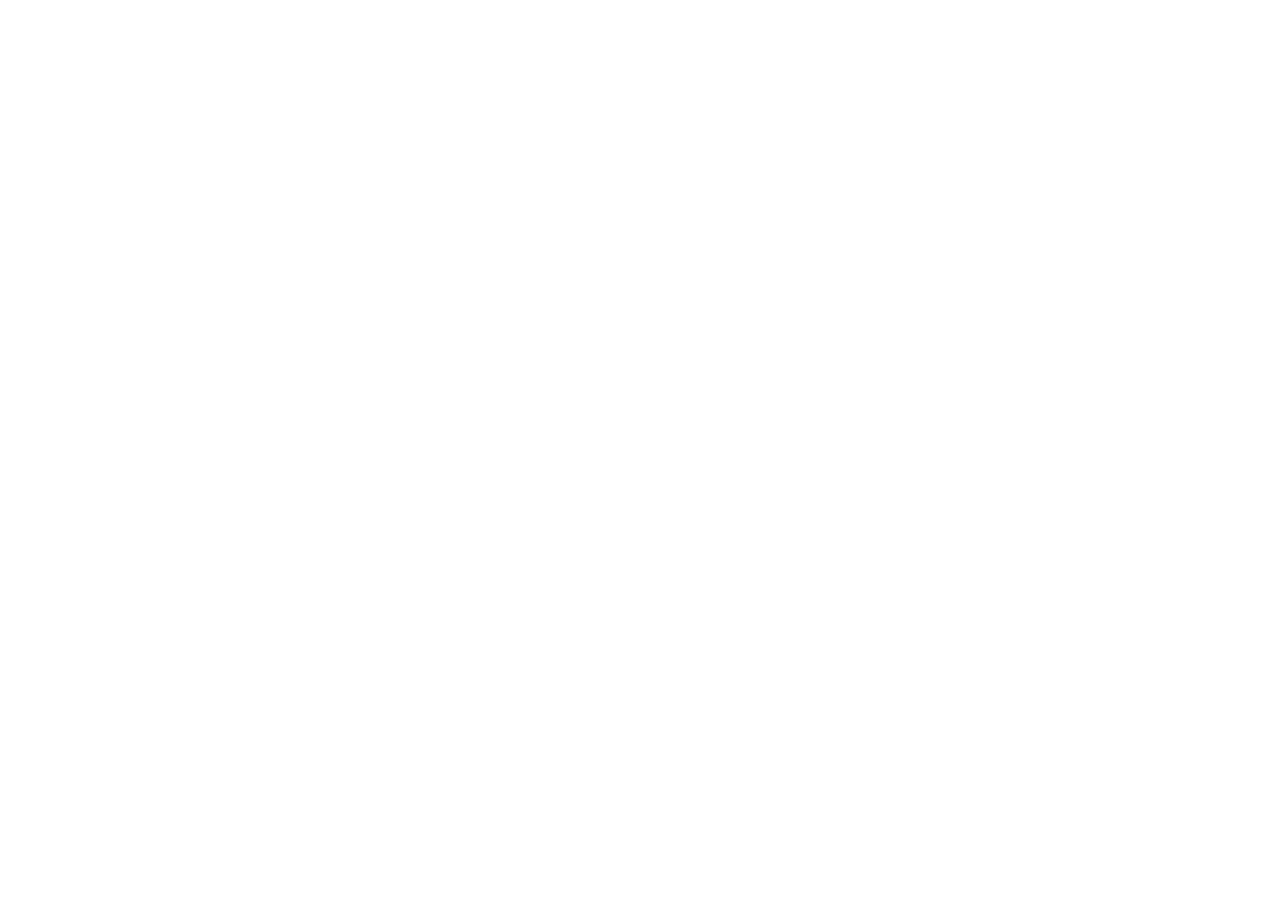
==== event2023k/index.html @ 60339c37 "add: 凱基2024活動頁面" ====
<!doctype html><html lang="en"><head><meta charset="utf-8"/><link rel="icon" href="/favicon.ico"/><meta name="viewport" content="width=device-width,initial-scale=1"/><meta name="theme-color" content="#000000"/><meta name="description" content="Web site created using create-react-app"/><link rel="apple-touch-icon" href="/logo192.png"/><link rel="manifest" href="/manifest.json"/><title>React App</title><script defer="defer" src="/static/js/main.69f07579.js"></script><link href="/static/css/main.2b132f2e.css" rel="stylesheet"></head><body><noscript>You need to enable JavaScript to run this app.</noscript><div id="game-2023"></div></body></html>
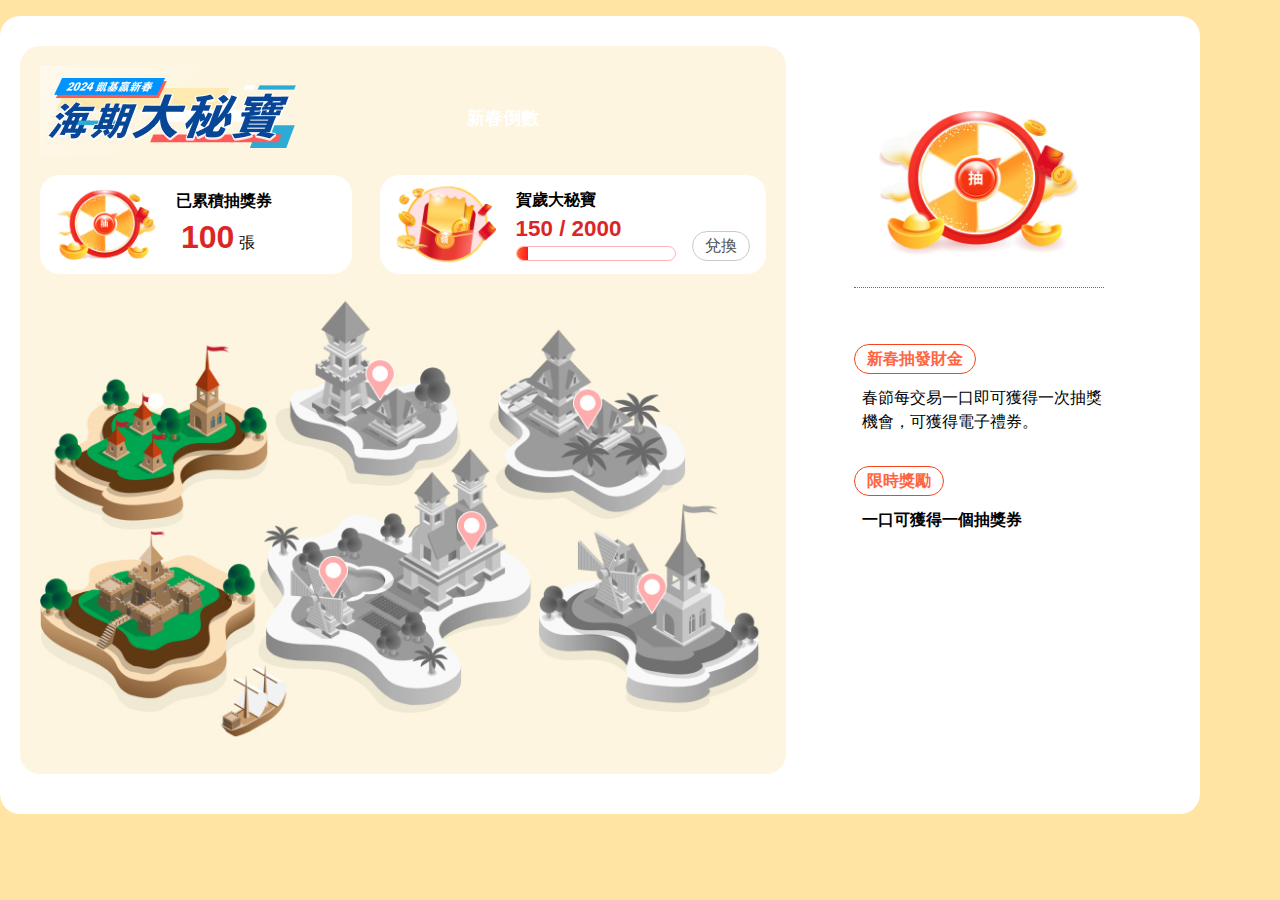
==== commit db61ca48: "fix:修正baseurl指向子目錄" ====
--- a/event2023k/index.html
+++ b/event2023k/index.html
@@ -1 +1 @@
-<!doctype html><html lang="en"><head><meta charset="utf-8"/><link rel="icon" href="/favicon.ico"/><meta name="viewport" content="width=device-width,initial-scale=1"/><meta name="theme-color" content="#000000"/><meta name="description" content="Web site created using create-react-app"/><link rel="apple-touch-icon" href="/logo192.png"/><link rel="manifest" href="/manifest.json"/><title>React App</title><script defer="defer" src="/static/js/main.69f07579.js"></script><link href="/static/css/main.2b132f2e.css" rel="stylesheet"></head><body><noscript>You need to enable JavaScript to run this app.</noscript><div id="game-2023"></div></body></html>+<!doctype html><html lang="en"><head><meta charset="utf-8"/><link rel="icon" href="/event2023k/favicon.ico"/><meta name="viewport" content="width=device-width,initial-scale=1"/><meta name="theme-color" content="#000000"/><meta name="description" content="Web site created using create-react-app"/><link rel="apple-touch-icon" href="/event2023k/logo192.png"/><link rel="manifest" href="/event2023k/manifest.json"/><title>React App</title><script defer="defer" src="/event2023k/static/js/main.c0ad7676.js"></script><link href="/event2023k/static/css/main.2b132f2e.css" rel="stylesheet"></head><body><noscript>You need to enable JavaScript to run this app.</noscript><div id="game-2023"></div></body></html>--- a/event2023k/static/css/main.2b132f2e.css
+++ b/event2023k/static/css/main.2b132f2e.css
@@ -0,0 +1,4 @@
+/*
+! tailwindcss v3.4.0 | MIT License | https://tailwindcss.com
+*/*,:after,:before{border:0 solid #e5e7eb;box-sizing:border-box}:after,:before{--tw-content:""}:host,html{-webkit-text-size-adjust:100%;font-feature-settings:normal;-webkit-tap-highlight-color:transparent;font-family:ui-sans-serif,system-ui,sans-serif,Apple Color Emoji,Segoe UI Emoji,Segoe UI Symbol,Noto Color Emoji;font-variation-settings:normal;line-height:1.5;tab-size:4}body{line-height:inherit}hr{border-top-width:1px;color:inherit;height:0}abbr:where([title]){-webkit-text-decoration:underline dotted;text-decoration:underline dotted}h1,h2,h3,h4,h5,h6{font-size:inherit;font-weight:inherit}a{color:inherit;text-decoration:inherit}b,strong{font-weight:bolder}code,kbd,pre,samp{font-feature-settings:normal;font-family:ui-monospace,SFMono-Regular,Menlo,Monaco,Consolas,Liberation Mono,Courier New,monospace;font-size:1em;font-variation-settings:normal}small{font-size:80%}sub,sup{font-size:75%;line-height:0;position:relative;vertical-align:initial}sub{bottom:-.25em}sup{top:-.5em}table{border-collapse:collapse;border-color:inherit;text-indent:0}button,input,optgroup,select,textarea{font-feature-settings:inherit;color:inherit;font-family:inherit;font-size:100%;font-variation-settings:inherit;font-weight:inherit;line-height:inherit;margin:0;padding:0}button,select{text-transform:none}[type=button],[type=reset],[type=submit],button{-webkit-appearance:button;background-color:initial;background-image:none}:-moz-focusring{outline:auto}:-moz-ui-invalid{box-shadow:none}progress{vertical-align:initial}::-webkit-inner-spin-button,::-webkit-outer-spin-button{height:auto}[type=search]{-webkit-appearance:textfield;outline-offset:-2px}::-webkit-search-decoration{-webkit-appearance:none}::-webkit-file-upload-button{-webkit-appearance:button;font:inherit}summary{display:list-item}blockquote,dd,dl,figure,h1,h2,h3,h4,h5,h6,hr,p,pre{margin:0}fieldset{margin:0}fieldset,legend{padding:0}menu,ol,ul{list-style:none;margin:0;padding:0}dialog{padding:0}textarea{resize:vertical}input::placeholder,textarea::placeholder{color:#9ca3af;opacity:1}[role=button],button{cursor:pointer}:disabled{cursor:default}audio,canvas,embed,iframe,img,object,svg,video{display:block;vertical-align:middle}img,video{height:auto;max-width:100%}[hidden]{display:none}*,:after,:before{--tw-border-spacing-x:0;--tw-border-spacing-y:0;--tw-translate-x:0;--tw-translate-y:0;--tw-rotate:0;--tw-skew-x:0;--tw-skew-y:0;--tw-scale-x:1;--tw-scale-y:1;--tw-pan-x: ;--tw-pan-y: ;--tw-pinch-zoom: ;--tw-scroll-snap-strictness:proximity;--tw-gradient-from-position: ;--tw-gradient-via-position: ;--tw-gradient-to-position: ;--tw-ordinal: ;--tw-slashed-zero: ;--tw-numeric-figure: ;--tw-numeric-spacing: ;--tw-numeric-fraction: ;--tw-ring-inset: ;--tw-ring-offset-width:0px;--tw-ring-offset-color:#fff;--tw-ring-color:#3b82f680;--tw-ring-offset-shadow:0 0 #0000;--tw-ring-shadow:0 0 #0000;--tw-shadow:0 0 #0000;--tw-shadow-colored:0 0 #0000;--tw-blur: ;--tw-brightness: ;--tw-contrast: ;--tw-grayscale: ;--tw-hue-rotate: ;--tw-invert: ;--tw-saturate: ;--tw-sepia: ;--tw-drop-shadow: ;--tw-backdrop-blur: ;--tw-backdrop-brightness: ;--tw-backdrop-contrast: ;--tw-backdrop-grayscale: ;--tw-backdrop-hue-rotate: ;--tw-backdrop-invert: ;--tw-backdrop-opacity: ;--tw-backdrop-saturate: ;--tw-backdrop-sepia: }::backdrop{--tw-border-spacing-x:0;--tw-border-spacing-y:0;--tw-translate-x:0;--tw-translate-y:0;--tw-rotate:0;--tw-skew-x:0;--tw-skew-y:0;--tw-scale-x:1;--tw-scale-y:1;--tw-pan-x: ;--tw-pan-y: ;--tw-pinch-zoom: ;--tw-scroll-snap-strictness:proximity;--tw-gradient-from-position: ;--tw-gradient-via-position: ;--tw-gradient-to-position: ;--tw-ordinal: ;--tw-slashed-zero: ;--tw-numeric-figure: ;--tw-numeric-spacing: ;--tw-numeric-fraction: ;--tw-ring-inset: ;--tw-ring-offset-width:0px;--tw-ring-offset-color:#fff;--tw-ring-color:#3b82f680;--tw-ring-offset-shadow:0 0 #0000;--tw-ring-shadow:0 0 #0000;--tw-shadow:0 0 #0000;--tw-shadow-colored:0 0 #0000;--tw-blur: ;--tw-brightness: ;--tw-contrast: ;--tw-grayscale: ;--tw-hue-rotate: ;--tw-invert: ;--tw-saturate: ;--tw-sepia: ;--tw-drop-shadow: ;--tw-backdrop-blur: ;--tw-backdrop-brightness: ;--tw-backdrop-contrast: ;--tw-backdrop-grayscale: ;--tw-backdrop-hue-rotate: ;--tw-backdrop-invert: ;--tw-backdrop-opacity: ;--tw-backdrop-saturate: ;--tw-backdrop-sepia: }.container{margin-left:auto;margin-right:auto;width:100%}@media (min-width:640px){.container{max-width:640px}}@media (min-width:768px){.container{max-width:768px}}@media (min-width:1024px){.container{max-width:1024px}}@media (min-width:1280px){.container{max-width:1280px}}@media (min-width:1536px){.container{max-width:1536px}}.mx-auto{margin-left:auto;margin-right:auto}.my-4{margin-bottom:1rem;margin-top:1rem}.my-6{margin-bottom:1.5rem;margin-top:1.5rem}.mb-3{margin-bottom:.75rem}.mt-16{margin-top:4rem}.mt-8{margin-top:2rem}.flex{display:flex}.w-full{width:100%}.flex-nowrap{flex-wrap:nowrap}.gap-x-4{column-gap:1rem}.pl-2{padding-left:.5rem}.text-red-600{--tw-text-opacity:1;color:rgb(220 38 38/var(--tw-text-opacity))}body{-webkit-font-smoothing:antialiased;-moz-osx-font-smoothing:grayscale;background-color:#ffe4a3;font-family:-apple-system,BlinkMacSystemFont,Segoe UI,Roboto,Oxygen,Ubuntu,Cantarell,Fira Sans,Droid Sans,Helvetica Neue,sans-serif;margin:0}code{font-family:source-code-pro,Menlo,Monaco,Consolas,Courier New,monospace}.btn{border:1px solid #c9c9c9;border-radius:20px;color:#515151;padding:2px .75em;transition-duration:.3s;transition-property:background-color,color;transition-timing-function:ease}.btn:hover{background-color:#c9c9c9}.btn.btn-orange{border-color:#f6451c;color:#ff6543}.btn.btn-orange:hover{background-color:#f6451c;color:#fff}.App{text-align:center}.App-logo{height:40vmin;pointer-events:none}@media (prefers-reduced-motion:no-preference){.App-logo{animation:App-logo-spin 20s linear infinite}}.App-header{align-items:center;background-color:#282c34;color:#fff;display:flex;flex-direction:column;font-size:calc(10px + 2vmin);justify-content:center;min-height:100vh}.App-link{color:#61dafb}@keyframes App-logo-spin{0%{transform:rotate(0deg)}to{transform:rotate(1turn)}}.game{background-color:#fff;gap:3em;padding:30px 20px 40px;position:relative;width:1200px}.game,.game .map{border-radius:20px;display:flex}.game .map{align-items:center;background-color:#fdf5e0;flex-direction:column;padding:20px 0 30px;width:66%}.game .map .header{padding:0 20px;position:relative;width:100%;z-index:1}.game .map .header .timer{height:65px;position:absolute;right:-18px;top:30px;width:357px}.game .map .header .timer div{color:#fff;font-size:18px;line-height:45px;margin-left:20px}.game .map .header .timer div b{margin-right:.5em}.game .map .header .cards{display:flex;gap:1em;justify-content:space-between;margin:20px 0}.game .map .header .cards .card{align-items:center;background-color:#fff;border:1px solid #ffdc5e00;border-radius:20px;cursor:pointer;display:flex;gap:20px;padding:10px 15px;transition:all .3s ease}.game .map .header .cards .card:active,.game .map .header .cards .card:focus,.game .map .header .cards .card:hover{border:1px solid #ffdc5e;box-shadow:0 0 5px #ffdc5e}.game .map .header .cards .card .image img{animation:rotate 1s infinite alternate;width:100px}.game .map .header .cards .card .info{color:#000;font-size:16px;min-width:160px}.game .map .header .cards .card .info .title{font-weight:700}.game .map .header .cards .card .info strong{font-size:2em;font-weight:700;padding:0 5px}.game .map .header .cards .card .info .milestone .number{font-size:1.4em;font-weight:700}.game .map .header .cards .card .info .milestone .bar{border:1px solid #ffb3b3;border-radius:20px;height:15px;overflow:hidden;width:160px}.game .map .header .cards .card .info .milestone .bar .value{background:#ff6531;background:linear-gradient(90deg,#ff6531,#ff1919);height:inherit}.game .map .header .cards .card .info .button{align-items:flex-end;display:flex}.game .map .body{cursor:pointer;padding:0 20px}.game .map .body img{margin:0 auto}.game .sidebar{align-items:center;display:flex;flex-direction:column;padding:0 20px;width:25%}.game .sidebar img{animation:move .5s infinite alternate;width:200px}.game .sidebar hr{border-top:1px dotted #ff2c1e;width:100%}@keyframes move{0%{transform:translateY(0)}to{transform:translateY(-30px)}}@keyframes rotate{0%{transform:rotate(-5deg) scale(.9)}to{transform:rotate(5deg) scale(1.02)}}
+/*# sourceMappingURL=main.2b132f2e.css.map*/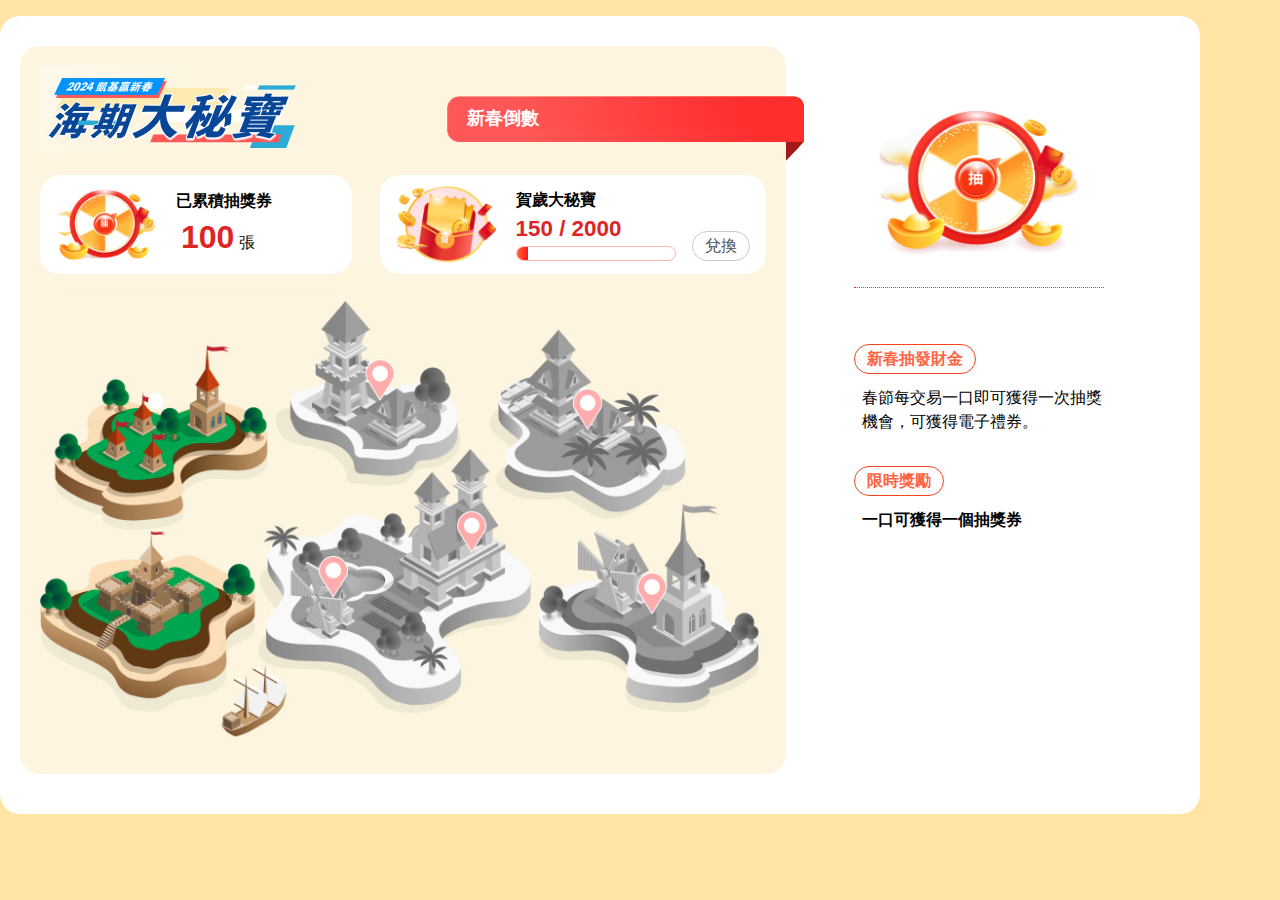
==== commit be20f6db: "fix: 修正timer.png路徑" ====
--- a/event2023k/index.html
+++ b/event2023k/index.html
@@ -1 +1 @@
-<!doctype html><html lang="en"><head><meta charset="utf-8"/><link rel="icon" href="/event2023k/favicon.ico"/><meta name="viewport" content="width=device-width,initial-scale=1"/><meta name="theme-color" content="#000000"/><meta name="description" content="Web site created using create-react-app"/><link rel="apple-touch-icon" href="/event2023k/logo192.png"/><link rel="manifest" href="/event2023k/manifest.json"/><title>React App</title><script defer="defer" src="/event2023k/static/js/main.c0ad7676.js"></script><link href="/event2023k/static/css/main.2b132f2e.css" rel="stylesheet"></head><body><noscript>You need to enable JavaScript to run this app.</noscript><div id="game-2023"></div></body></html>+<!doctype html><html lang="en"><head><meta charset="utf-8"/><link rel="icon" href="/event2023k/favicon.ico"/><meta name="viewport" content="width=device-width,initial-scale=1"/><meta name="theme-color" content="#000000"/><meta name="description" content="Web site created using create-react-app"/><link rel="apple-touch-icon" href="/event2023k/logo192.png"/><link rel="manifest" href="/event2023k/manifest.json"/><title>React App</title><script defer="defer" src="/event2023k/static/js/main.1229475b.js"></script><link href="/event2023k/static/css/main.2b132f2e.css" rel="stylesheet"></head><body><noscript>You need to enable JavaScript to run this app.</noscript><div id="game-2023"></div></body></html>